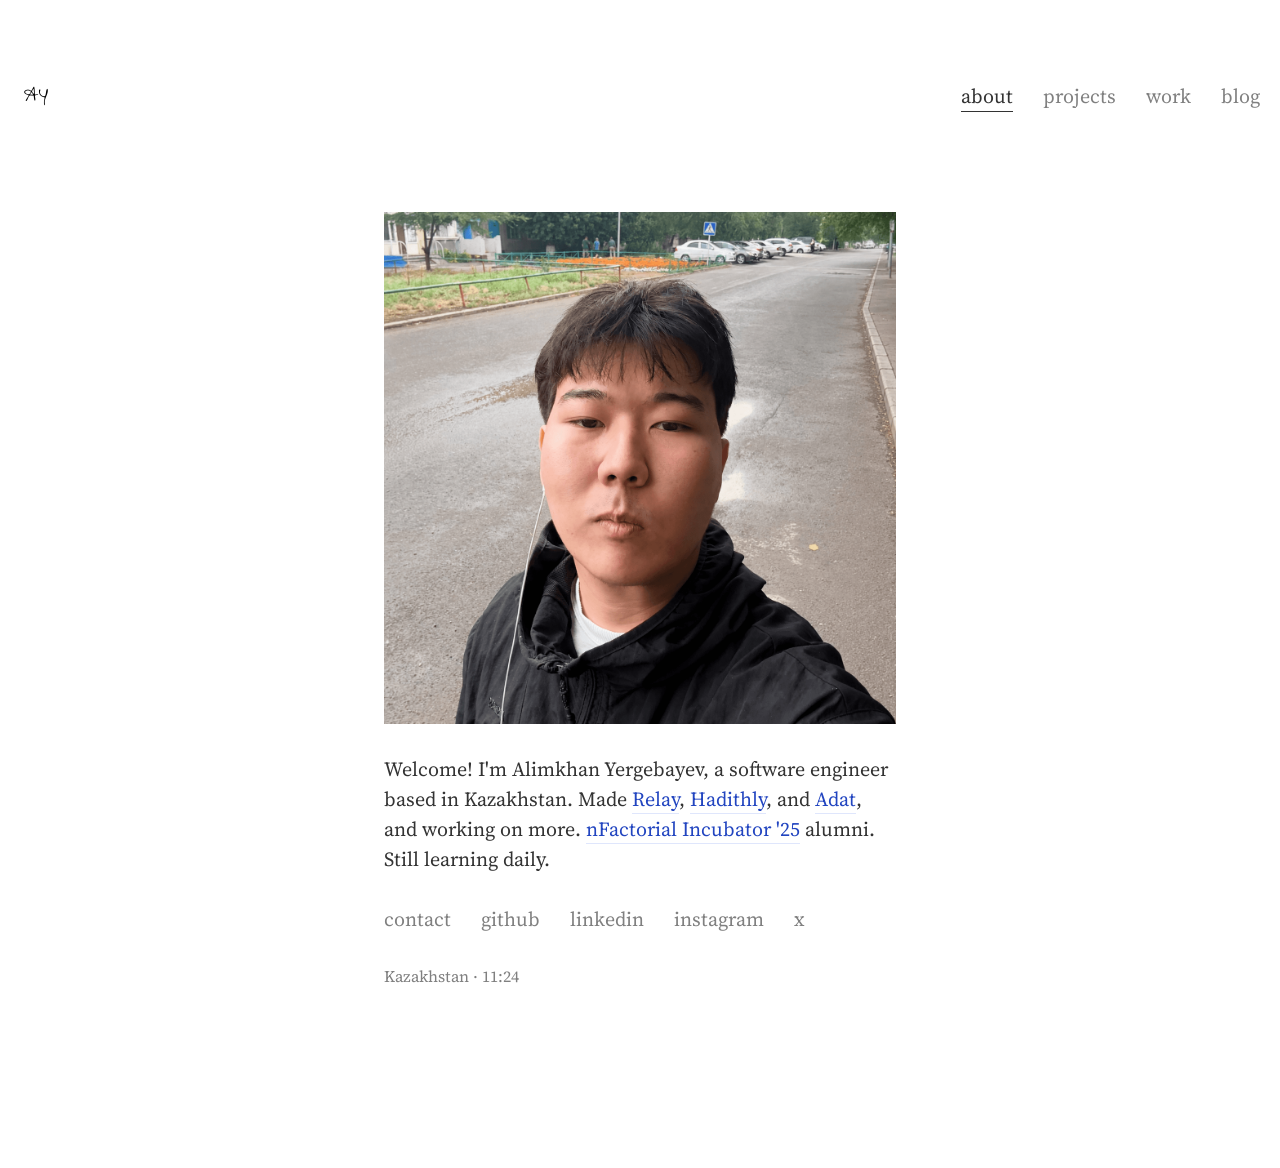
==== index.html @ 7f6b17fe "Personal site: about, projects, work, blog" ====
<!doctype html>
<html lang="en">
  <head>
    <meta charset="utf-8" />
    <meta name="viewport" content="width=device-width, initial-scale=1" />
    <title>Alimkhan Yergebayev</title>
    <meta
      name="description"
      content="Alimkhan Yergebayev is a fullstack engineer from Kazakhstan. He builds Relay, Hadithly, and Adat."
    />
    <meta property="og:title" content="Alimkhan Yergebayev" />
    <meta
      property="og:description"
      content="Fullstack engineer, web, mobile, ai. From Kazakhstan."
    />
    <meta property="og:type" content="website" />
    <meta property="og:image" content="avatar.png" />
    <link rel="icon" href="favicon_io/favicon.ico" sizes="any" />
    <link
      rel="icon"
      type="image/png"
      sizes="32x32"
      href="favicon_io/favicon-32x32.png"
    />
    <link
      rel="icon"
      type="image/png"
      sizes="16x16"
      href="favicon_io/favicon-16x16.png"
    />
    <link rel="apple-touch-icon" href="favicon_io/apple-touch-icon.png" />
    <link rel="manifest" href="favicon_io/site.webmanifest" />
    <link rel="preconnect" href="https://fonts.googleapis.com" />
    <link rel="preconnect" href="https://fonts.gstatic.com" crossorigin />
    <link
      rel="stylesheet"
      href="https://fonts.googleapis.com/css2?family=Source+Serif+4:opsz,wght@8..60,400;8..60,600&display=swap"
    />
    <link rel="stylesheet" href="styles.css" />
  </head>
  <body>
    <main>
      <header class="topbar">
        <a class="brand" href="index.html"
          ><img
            src="favicon_io/favicon-32x32.png"
            alt=""
            width="28"
            height="28"
        /></a>
        <nav>
          <a href="index.html" class="selected">about</a>
          <a href="projects.html">projects</a>
          <a href="work.html">work</a>
          <a href="blog.html">blog</a>
        </nav>
      </header>

      <div class="content">
        <img class="photo" src="avatar.png" alt="Alimkhan Yergebayev" />

        <p>
          Welcome! I'm Alimkhan Yergebayev, a software engineer based in
          Kazakhstan. Made <a href="https://onrelay.app">Relay</a>,
          <a href="https://hadithly.app">Hadithly</a>, and
          <a
            href="https://apps.apple.com/kz/app/adat-islamic-habit-tracker/id6761636021"
            >Adat</a
          >, and working on more.
          <a href="https://nfactorial.school">nFactorial Incubator '25</a>
          alumni. Still learning daily.
        </p>

        <nav class="contact">
          <a href="mailto:alimkhan.yergebayev@gmail.com">contact</a>
          <a href="https://github.com/alimkhann">github</a>
          <a href="https://www.linkedin.com/in/alimkhan-yergebayev">linkedin</a>
          <a href="https://instagram.com/alimkhan_yv">instagram</a>
          <a href="https://x.com/alimmka_">x</a>
        </nav>

        <p class="place">Kazakhstan · <span id="clock">--:--</span></p>
      </div>
    </main>
    <script src="script.js"></script>
  </body>
</html>
---- styles.css ----
:root {
  --core-black: #333333;
  --core-gray: #808080;
  --core-blue: #2245C0;
  --core-middle-blue: #D3DAF2;
  --core-light-blue: #DFE6FC;
  --core-light-gray: #E7E7E7;
  --core-ultralight-gray: #F9F9F9;
  --viewport-max: 1280px;
  --viewport-para: 660px;
  --item-margin: 80px auto;
}

body {
  font-family: "Source Serif 4", Georgia, "Times New Roman", serif;
  font-weight: 400;
  font-style: normal;
  font-size: 20px;
  line-height: 1.5;
  color: var(--core-black);
  -webkit-font-smoothing: antialiased;
  padding: 0;
  margin: 0;
  overflow-y: scroll;
  background: #ffffff;
}

main {
  max-width: var(--viewport-max);
  margin: 0 auto;
  padding: 20px 20px 80px 20px;
}

.topbar {
  display: flex;
  flex-direction: row;
  justify-content: space-between;
  align-items: center;
  max-width: var(--viewport-max);
  margin: 60px auto 60px auto;
}

nav {
  display: flex;
  flex-direction: row;
  flex-wrap: wrap;
  list-style: none;
  gap: 10px 30px;
  padding: 0;
  margin: 0;
}

nav a {
  color: var(--core-gray);
  border: none;
}

nav a:hover {
  color: var(--core-black);
  border: none;
}

nav a.selected {
  border-bottom: 1px solid var(--core-black);
  color: var(--core-black);
}

.brand {
  border: none;
  display: inline-flex;
}

.brand img {
  display: block;
  width: 32px;
  height: 32px;
  border-radius: 6px;
}

.brand:hover {
  border: none;
}

.content {
  max-width: 512px;
  width: 100%;
  margin: 100px auto;
}

p, h1, h2, h3 {
  max-width: var(--viewport-para);
  margin-left: auto;
  margin-right: auto;
}

.content p, .content h1, .content h2, .content h3 {
  max-width: 100%;
}

p {
  margin-top: 30px;
  margin-bottom: 30px;
}

h1, h2, h3 {
  font-weight: 400;
  line-height: 1.3;
}

h1 {
  font-size: 60px;
  margin-top: 150px;
  margin-bottom: 60px;
}

h2 {
  font-size: 40px;
  margin-top: 80px;
  margin-bottom: 30px;
}

h3 {
  font-size: 30px;
  margin-top: 60px;
  margin-bottom: 30px;
}

a {
  text-decoration: none;
  color: var(--core-blue);
  border-bottom: 1px solid var(--core-light-blue);
}

a:hover {
  border-bottom: 1px solid var(--core-blue);
}

a:visited {
}

a.image-link {
  border-bottom: none;
}

.photo {
  display: block;
  width: 100%;
  max-width: 512px;
  margin: 0;
}

.work-item {
  margin-top: 150px;
  text-align: left;
}

.work-item .work-item-metadata {
  max-width: 660px;
  margin: 0 auto;
}

.work-item img {
  width: 100%;
  max-width: 1280px;
  display: block;
}

.work-item video {
  width: 100%;
  max-width: 1280px;
  display: block;
}

.work-item p {
  margin: 30px 0;
}

.work-item p.years {
  margin: -20px 0 0 0;
  color: var(--core-gray);
}

.work-item .shot {
  display: block;
  border-bottom: none;
}

.work-item .shot:hover {
  border-bottom: none;
}

.video {
  position: relative;
  width: 100%;
  max-width: 1280px;
  aspect-ratio: 16 / 9;
  background: #000;
}

.video iframe {
  position: absolute;
  inset: 0;
  width: 100%;
  height: 100%;
  border: 0;
}

.empty {
  color: var(--core-gray);
}

.contact {
  margin-top: 30px;
  margin-bottom: 30px;
}

.contact a, .contact a:hover {
  color: var(--core-gray);
  border-bottom: none;
}

.contact a:hover {
  color: var(--core-black);
}

.place {
  color: var(--core-gray);
  font-size: 16px;
}

@media only screen and (max-width: 768px) {
  :root {
    --item-margin: 30px auto;
  }

  body {
    font-size: 16px;
  }

  .topbar {
    margin: 30px auto 30px auto;
  }

  .content {
    margin: 60px auto;
  }

  h1 {
    font-size: 40px;
    margin: 50px 0 20px 0;
  }

  h2 {
    font-size: 25px;
    margin: 50px 0 20px 0;
  }

  h3 {
    font-size: 20px;
    margin: 50px 0 20px 0;
  }

  p {
    margin: 20px 0;
  }

  .contact {
    margin-top: 20px;
    margin-bottom: 20px;
  }

  .work-item {
    margin-top: 60px;
  }

  .work-item p {
    margin: 20px 0;
  }

  .work-item-metadata h2 {
    margin-top: 30px;
  }
}
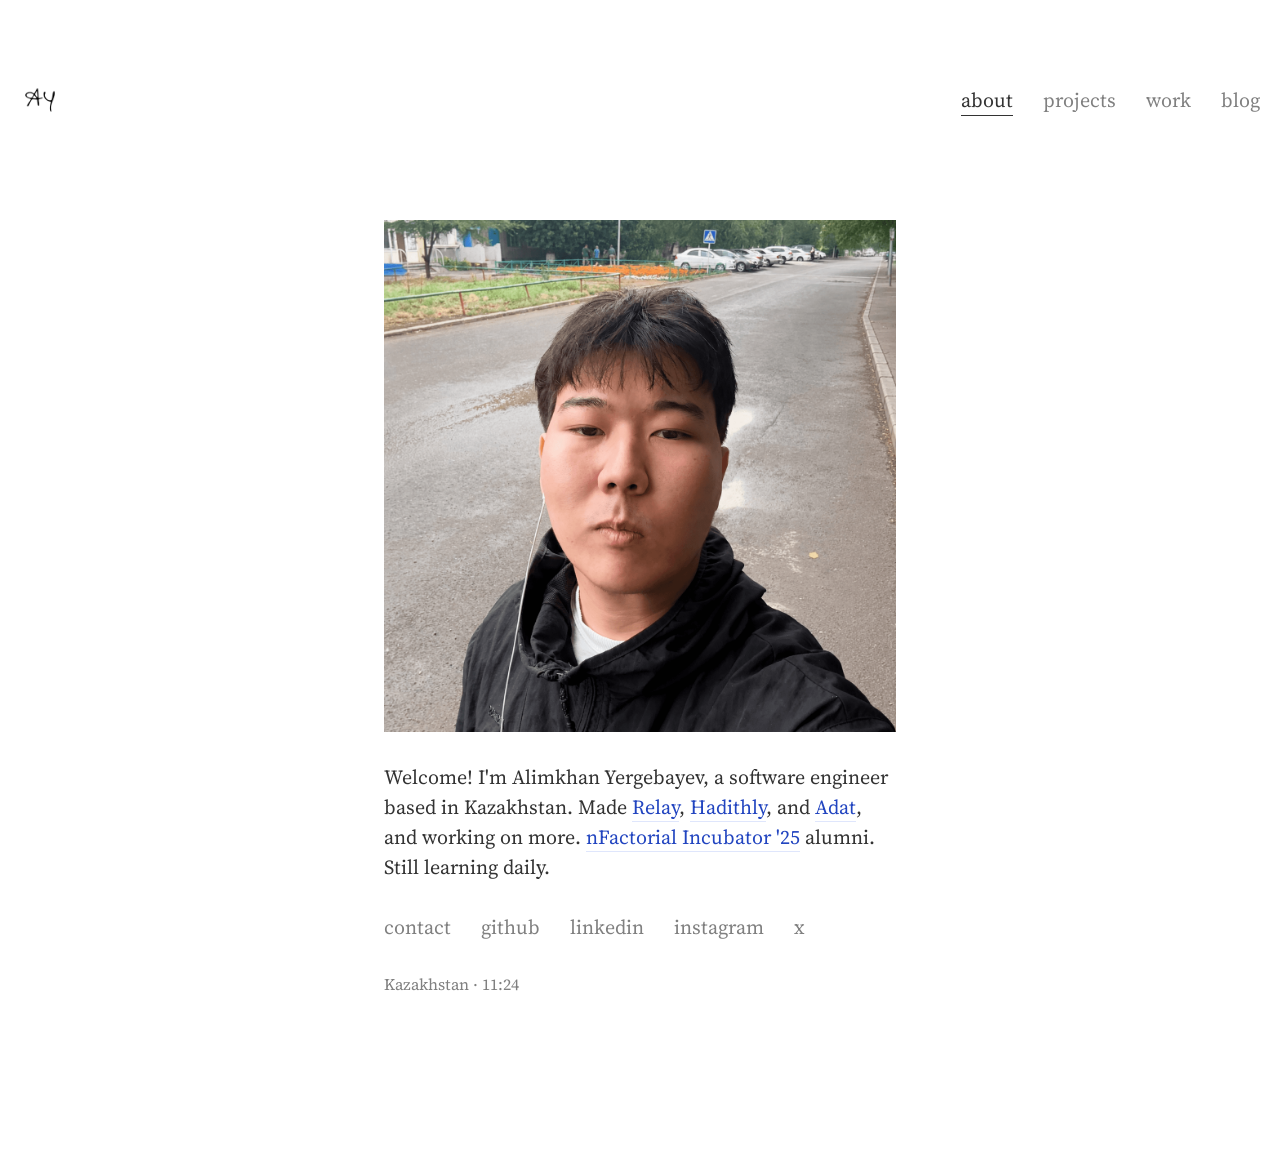
==== commit d07beeac: "update favicon images and adjust styles for consistency" ====
--- a/index.html
+++ b/index.html
@@ -43,7 +43,7 @@
       <header class="topbar">
         <a class="brand" href="index.html"
           ><img
-            src="favicon_io/favicon-32x32.png"
+            src="favicon_io/android-chrome-192x192.png"
             alt=""
             width="28"
             height="28"
--- a/styles.css
+++ b/styles.css
@@ -1,11 +1,11 @@
 :root {
   --core-black: #333333;
   --core-gray: #808080;
-  --core-blue: #2245C0;
-  --core-middle-blue: #D3DAF2;
-  --core-light-blue: #DFE6FC;
-  --core-light-gray: #E7E7E7;
-  --core-ultralight-gray: #F9F9F9;
+  --core-blue: #2245c0;
+  --core-middle-blue: #d3daf2;
+  --core-light-blue: #dfe6fc;
+  --core-light-gray: #e7e7e7;
+  --core-ultralight-gray: #f9f9f9;
   --viewport-max: 1280px;
   --viewport-para: 660px;
   --item-margin: 80px auto;
@@ -72,8 +72,8 @@
 
 .brand img {
   display: block;
-  width: 32px;
-  height: 32px;
+  width: 40px;
+  height: 40px;
   border-radius: 6px;
 }
 
@@ -87,13 +87,19 @@
   margin: 100px auto;
 }
 
-p, h1, h2, h3 {
+p,
+h1,
+h2,
+h3 {
   max-width: var(--viewport-para);
   margin-left: auto;
   margin-right: auto;
 }
 
-.content p, .content h1, .content h2, .content h3 {
+.content p,
+.content h1,
+.content h2,
+.content h3 {
   max-width: 100%;
 }
 
@@ -102,7 +108,9 @@
   margin-bottom: 30px;
 }
 
-h1, h2, h3 {
+h1,
+h2,
+h3 {
   font-weight: 400;
   line-height: 1.3;
 }
@@ -142,6 +150,26 @@
   border-bottom: none;
 }
 
+.blog-list a {
+  color: var(--core-black);
+  border-bottom: none;
+}
+
+.blog-list a:hover {
+  color: var(--core-black);
+  border-bottom: 1px solid var(--core-black);
+}
+
+.work-item-metadata h2 a {
+  color: var(--core-black);
+  border-bottom: none;
+}
+
+.work-item-metadata h2 a:hover {
+  color: var(--core-black);
+  border-bottom: 1px solid var(--core-black);
+}
+
 .photo {
   display: block;
   width: 100%;
@@ -214,7 +242,8 @@
   margin-bottom: 30px;
 }
 
-.contact a, .contact a:hover {
+.contact a,
+.contact a:hover {
   color: var(--core-gray);
   border-bottom: none;
 }
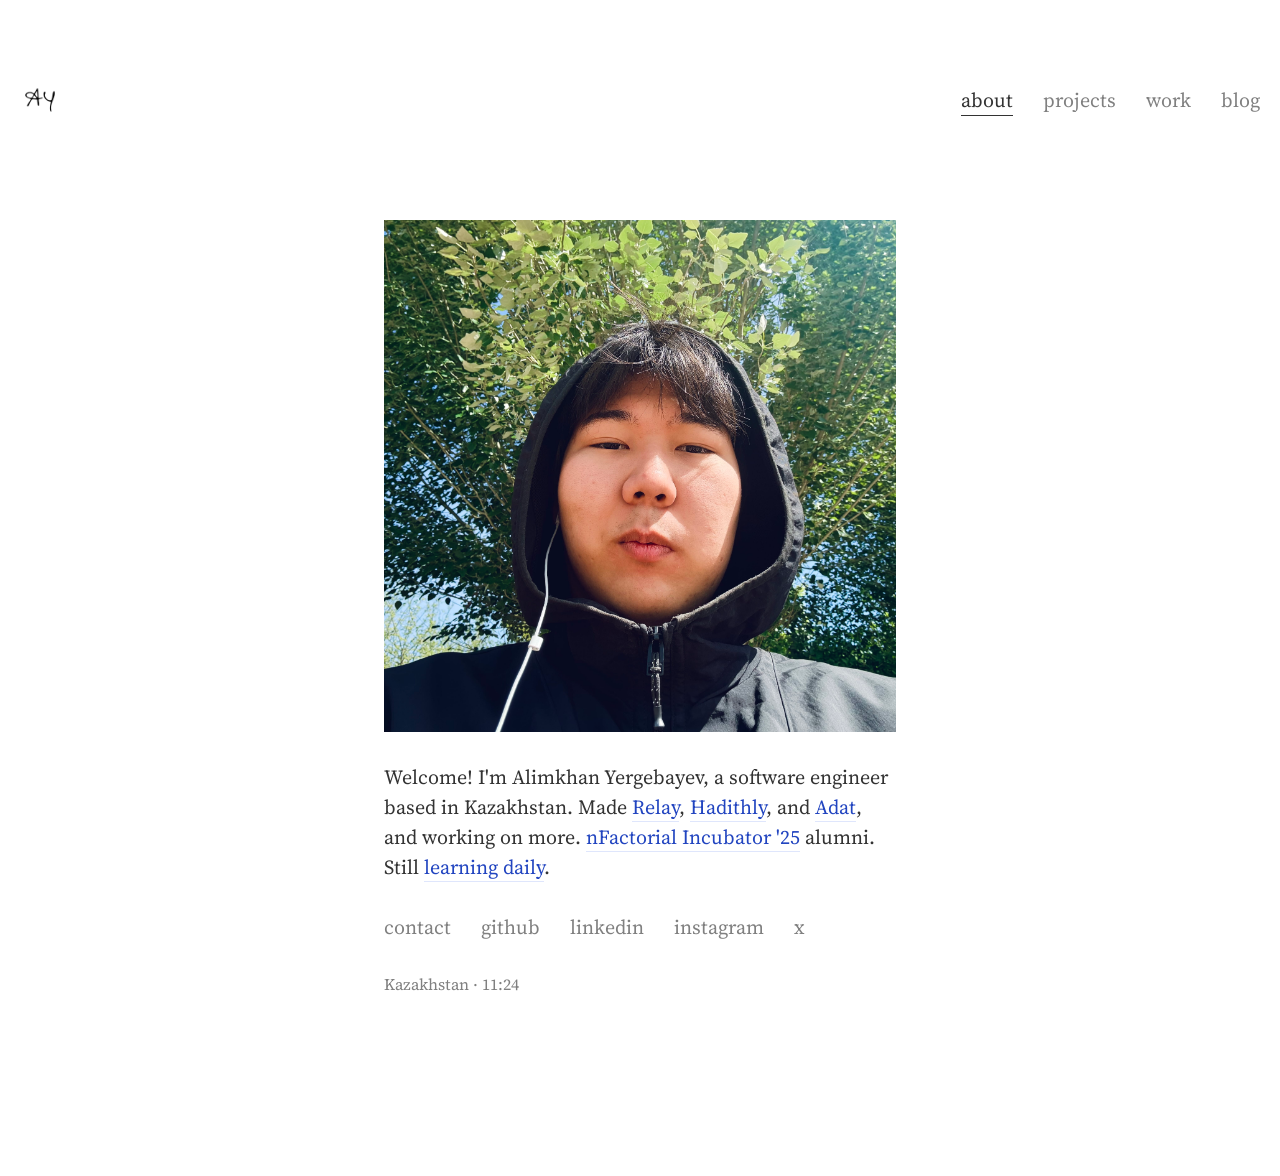
==== commit 19483845: "fix&feat: update blog and index" ====
--- a/index.html
+++ b/index.html
@@ -68,7 +68,8 @@
             >Adat</a
           >, and working on more.
           <a href="https://nfactorial.school">nFactorial Incubator '25</a>
-          alumni. Still learning daily.
+          alumni. Still
+          <a href="https://cs.ossu.dev">learning daily</a>.
         </p>
 
         <nav class="contact">
